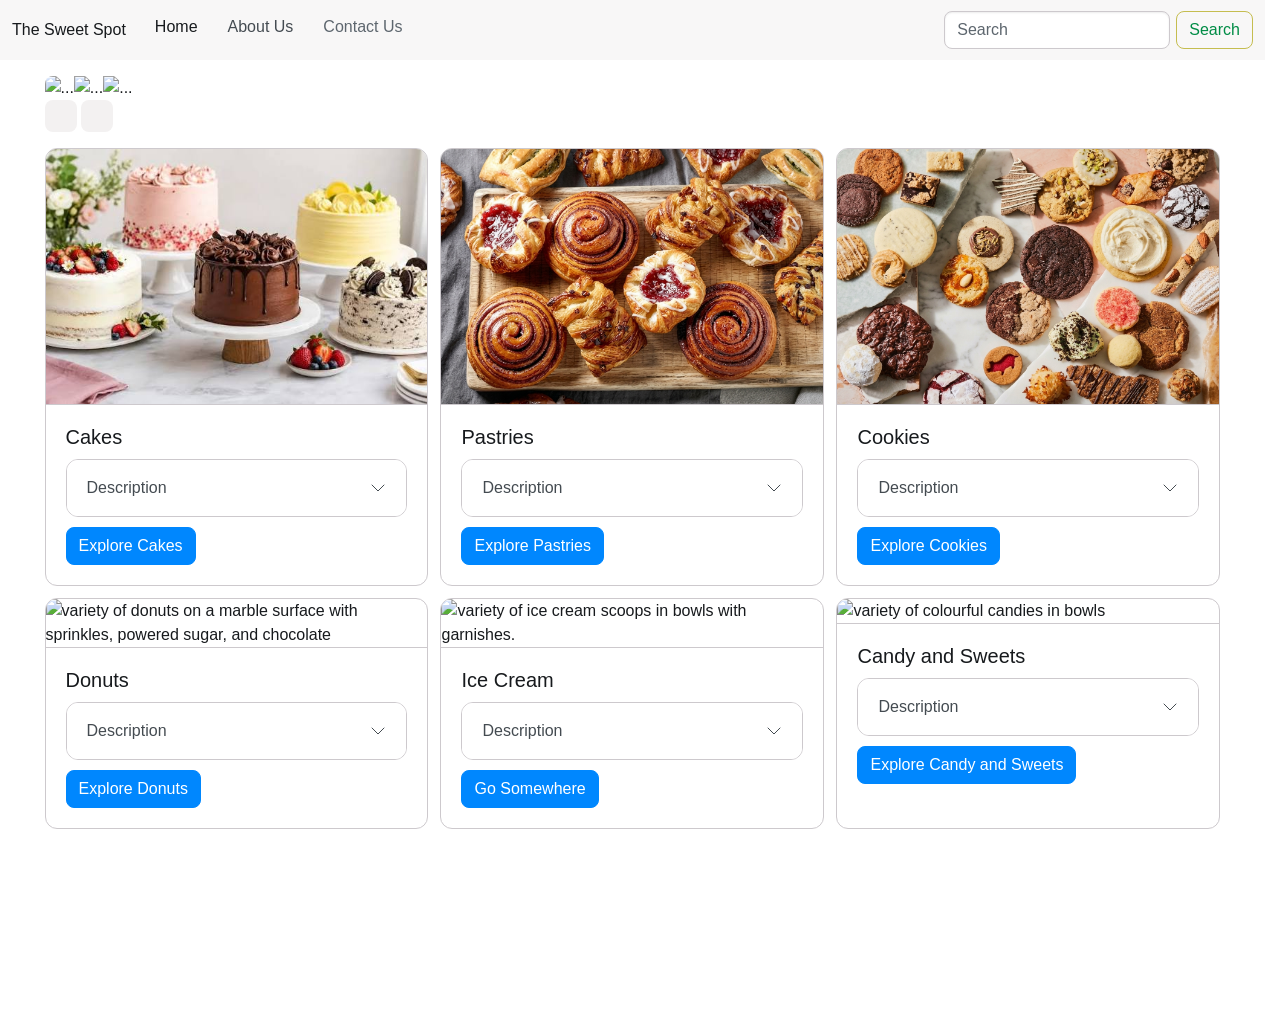
==== index.html @ 279c4633 "version-1" ====
<!DOCTYPE html>
<html lang="en">
<head>
    <meta charset="UTF-8">
    <meta name="viewport" content="width=device-width, initial-scale=1.0">
    <title>Document</title>

    <link rel="stylesheet" href="css/bootstrap.min.css">
    <link rel="stylesheet" href="css/style.css">
    <script type="module" src="js/bootstrap.bundle.min.js"></script>

</head>
<body>
    
   <nav class="navbar bg-1 fg-2 md:navbar-expand">
  <div class="container-fluid">
    <a class="navbar-brand" href="#"> The Sweet Spot</a>
    <button class="btn-icon navbar-toggler" type="button" data-bs-toggle="drawer" data-bs-target="#navbarTogglerDemo02" aria-controls="navbarTogglerDemo02" aria-expanded="false" aria-label="Toggle navigation">
      <span class="navbar-toggler-icon" aria-hidden="true"></span>
    </button>
    <dialog class="drawer drawer-end" tabindex="-1" id="navbarTogglerDemo02" aria-labelledby="navbarTogglerDemo02Label">
      <div class="drawer-header">
        <h5 class="drawer-title" id="navbarTogglerDemo02Label">Menu</h5>
        <button type="button" class="btn-close" data-bs-dismiss="drawer" aria-label="Close"></button>
      </div>
      <div class="drawer-body">
        <ul class="navbar-nav me-auto mb-2">
          <li class="nav-item"><a class="nav-link active" aria-current="page" href="#">Home</a></li>
          <li class="nav-item"><a class="nav-link" href="About.html">About Us</a></li>
          <li class="nav-item"><a class="nav-link disabled" aria-disabled="true" href="Contact.html">Contact Us</a></li>
        </ul>
        <form class="d-flex" role="search">
          <input class="form-control me-2" type="search" placeholder="Search" aria-label="Search"/>
          <button class="btn-outline theme-success" type="submit">Search</button>
        </form>
      </div>
    </dialog>
  </div>
</nav>


<div class="container mt-5">
    <div id="heroCarousel" class="...">
  <div class="carousel-inner rounded-5">
    <div class="carousel-item active">
      <img src="..." class="d-block w-100" alt="...">
    </div>
    <div class="carousel-item">
      <img src="..." class="d-block w-100" alt="...">
    </div>
    <div class="carousel-item">
      <img src="..." class="d-block w-100" alt="...">
    </div>
  </div>
  <div class="carousel-overlay-controls">
    <div>
      <button class="btn-icon btn-sm btn-subtle theme-secondary" type="button" data-bs-target="#heroCarousel" data-bs-slide="prev">
        <span class="carousel-icon-prev" aria-hidden="true"></span>
        <span class="visually-hidden">Previous</span>
      </button>
      <button class="btn-icon btn-sm btn-subtle theme-secondary" type="button" data-bs-target="#heroCarousel" data-bs-slide="next">
        <span class="carousel-icon-next" aria-hidden="true"></span>
        <span class="visually-hidden">Next</span>
      </button>
    </div>
    <div class="carousel-indicators">
      <button type="button" data-bs-target="#heroCarousel" data-bs-slide-to="0" class="active" aria-current="true" aria-label="Slide 1"></button>
      <button type="button" data-bs-target="#heroCarousel" data-bs-slide-to="1" aria-label="Slide 2"></button>
      <button type="button" data-bs-target="#heroCarousel" data-bs-slide-to="2" aria-label="Slide 3"></button>
    </div>
  </div>
</div>

</div>



<div class="container mt-5">

    <div class="row g-4">   

        <section class="col-12 md:col-6 lg:col-4">
            <div class="card h-100">
        <img src="images/cakes.jpeg" class="card-img-top" alt="variety of cakes on cake stands with different flavours and decorations.">
    
    <div class="card-body">
        <h4 class="card-title">Cakes</h4>

        <div class="accordion">
       
        <details class="accordion-item" name="accordionExample" closed>

        <summary class="accordion-header">
        Description
        <svg class="accordion-icon" xmlns="http://www.w3.org/2000/svg" viewBox="0 0 16 16" fill="none" stroke="currentColor" stroke-linecap="round" stroke-linejoin="round"><path d="m2 5 6 6 6-6"/></svg>
        </summary>
            
        <div class="accordion-body">
            <p class="card-text">From classic birthday cakes to beautifully decorated, to custom for any theme. There's a cake for every occasion!</p>    
        </div>

        </details>

        </div>

        <button type="button" class="btn-solid theme-primary" data-bs-toggle="dialog" data-bs-target="#cakeDialog">
        Explore Cakes
         </button>

    <dialog class="dialog" id="cakeDialog">
  
        <div class="dialog-header">
        <h1 class="dialog-title">Life is what you Cake it!  </h1>
        <button type="button" class="btn-close" data-bs-dismiss="dialog" aria-label="Close"></button>
        </div>
 
        <div class="dialog-body">
         <p>Cakes come in endless flavours, styles, and designs. Whether you love rich chocolate, light vanilla, or fruity fillings, there's always something to celebrate! "Dig In!" for more information! </p>
         </div>
  
         <div class="dialog-footer">
         <button type="button" class="btn-solid theme-primary">Dig In!</button>
        </div>
    </dialog>

    </div>

            </div>

        </section>




         <section class="col-12 md:col-6 lg:col-4">
             <div class="card h-100">
        <img src="images/pastry.jpeg" class="card-img-top" alt="variety of pastries on a wooden board including cinnamon rolls, and turnovers with icing and fruit filling.">
    
    <div class="card-body">
        <h4 class="card-title">Pastries</h4>

        <div class="accordion">
       
        <details class="accordion-item" name="accordionExample" closed>

        <summary class="accordion-header">
        Description
        <svg class="accordion-icon" xmlns="http://www.w3.org/2000/svg" viewBox="0 0 16 16" fill="none" stroke="currentColor" stroke-linecap="round" stroke-linejoin="round"><path d="m2 5 6 6 6-6"/></svg>
        </summary>
            
        <div class="accordion-body">
            <p class="card-text">Discover flaky, buttery, and delicious pastries, from croissants and cinnamon rolls to tarts and turnovers.</p>    
        </div>

        </details>

        </div>

        <button type="button" class="btn-solid theme-primary" data-bs-toggle="dialog" data-bs-target="#pastryDialog">
        Explore Pastries
         </button>

    <dialog class="dialog" id="pastryDialog">
  
        <div class="dialog-header">
        <h1 class="dialog-title">Flaky but Make It Tasty!</h1>
        <button type="button" class="btn-close" data-bs-dismiss="dialog" aria-label="Close"></button>
        </div>
 
        <div class="dialog-body">
         <p>Pastries are all about delicious layers and textures. Enjoy a flaky croissant with your morning coffee or treat yourself to a warm, gooey cinnamon roll. "Get Flaky!" for more information. </p>
         </div>
  
         <div class="dialog-footer">
         <button type="button" class="btn-solid theme-primary">Get Flaky!</button>
        </div>
    </dialog>

    </div>

             </div>

        </section>



         <section class="col-12 md:col-6 lg:col-4">
             <div class="card h-100">
        <img src="images/cookies.jpeg" class="card-img-top" alt="variety of cookies with various shapes, sizes and flavours. Some soft, with icing or with toppings.">
    
    <div class="card-body">
        <h4 class="card-title">Cookies</h4>

        <div class="accordion">
       
        <details class="accordion-item" name="accordionExample" closed>

        <summary class="accordion-header">
        Description
        <svg class="accordion-icon" xmlns="http://www.w3.org/2000/svg" viewBox="0 0 16 16" fill="none" stroke="currentColor" stroke-linecap="round" stroke-linejoin="round"><path d="m2 5 6 6 6-6"/></svg>
        </summary>
            
        <div class="accordion-body">
            <p class="card-text">Whether soft and chewy or crisp and crunchy, cookies are a timeless treat with endless flavour combinations.</p>    
        </div>

        </details>

        </div>

        <button type="button" class="btn-solid theme-primary" data-bs-toggle="dialog" data-bs-target="#cookieDialog">
        Explore Cookies
         </button>

    <dialog class="dialog" id="cookieDialog">
  
        <div class="dialog-header">
        <h1 class="dialog-title">Cookie Monster Approved!</h1>
        <button type="button" class="btn-close" data-bs-dismiss="dialog" aria-label="Close"></button>
        </div>
 
        <div class="dialog-body">
         <p>From classic chocolate chip to colourful sugar cookies, they are all perfect for sharing, gifting, or keeping all to yourself. Enjoy with a warm cup or coffee, or a nice cold glass of milk. "Get Cookie-ing!" for more information! </p>
         </div>
  
         <div class="dialog-footer">
         <button type="button" class="btn-solid theme-primary">Get Cookie-ing!</button>
        </div>
    </dialog>

    </div>

        </div>

        </section>




         <section class="col-12 md:col-6 lg:col-4">
             <div class="card h-100">
        <img src="images/w1.jpg" class="card-img-top" alt="variety of donuts on a marble surface with sprinkles, powered sugar, and chocolate">
    
    <div class="card-body">
        <h4 class="card-title">Donuts</h4>

        <div class="accordion">
       
        <details class="accordion-item" name="accordionExample" closed>

        <summary class="accordion-header">
        Description
        <svg class="accordion-icon" xmlns="http://www.w3.org/2000/svg" viewBox="0 0 16 16" fill="none" stroke="currentColor" stroke-linecap="round" stroke-linejoin="round"><path d="m2 5 6 6 6-6"/></svg>
        </summary>
            
        <div class="accordion-body">
            <p class="card-text">Glazed, filled, sprinkled, or frosted — donuts bring a little sweetness and fun to every bite!</p>    
        </div>

        </details>

        </div>

        <button type="button" class="btn-solid theme-primary" data-bs-toggle="dialog" data-bs-target="#donutDialog">
        Explore Donuts
         </button>

    <dialog class="dialog" id="donutDialog">
  
        <div class="dialog-header">
        <h1 class="dialog-title">Donut Worry, Be Happy</h1>
        <button type="button" class="btn-close" data-bs-dismiss="dialog" aria-label="Close"></button>
        </div>
 
        <div class="dialog-body">
         <p>Donuts come in all shapes, sizes, and flavours. Whether you prefer a simple glazed donut or one topped with colourful sprinkles, there's a flavour for everyone. "Donut Stop Here!" and learn more!</p>
         </div>
  
         <div class="dialog-footer">
         <button type="button" class="btn-solid theme-primary">Donut Stop Here!</button>
        </div>
    </dialog>

    </div>

            </div>

        </section>




         <section class="col-12 md:col-6 lg:col-4">
            <div class="card h-100">
        <img src="images/w1.jpg" class="card-img-top" alt="variety of ice cream scoops in bowls with garnishes.">
    
    <div class="card-body">
        <h4 class="card-title">Ice Cream</h4>

        <div class="accordion">
       
        <details class="accordion-item" name="accordionExample" closed>

        <summary class="accordion-header">
        Description
        <svg class="accordion-icon" xmlns="http://www.w3.org/2000/svg" viewBox="0 0 16 16" fill="none" stroke="currentColor" stroke-linecap="round" stroke-linejoin="round"><path d="m2 5 6 6 6-6"/></svg>
        </summary>
            
        <div class="accordion-body">
            <p class="card-text">Cool down with creamy classics, fruity scoops, and exciting flavours that make every day feel like summer!</p>    
        </div>

        </details>

        </div>

        <button type="button" class="btn-solid theme-primary" data-bs-toggle="dialog" data-bs-target="#icecreamDialog">
        Go Somewhere
         </button>

    <dialog class="dialog" id="icecreamDialog">
  
        <div class="dialog-header">
        <h1 class="dialog-title">Scoop There It Is!</h1>
        <button type="button" class="btn-close" data-bs-dismiss="dialog" aria-label="Close"></button>
        </div>
 
        <div class="dialog-body">
         <p>From classic chocolate and vanilla to fun and unique flavour combinations, ice cream is the perfect frozen treat for any season. Pair it with your favourite toppings or even another dessert for the ultimate treat. "Scoop it Up!" for more information! </p>
         </div>
  
         <div class="dialog-footer">
         <button type="button" class="btn-solid theme-primary">	Scoop It Up!</button>
        </div>
    </dialog>

    </div>

        </div>

        </section>




         <section class="col-12 md:col-6 lg:col-4">
             <div class="card h-100">
        <img src="images/w1.jpg" class="card-img-top" alt="variety of colourful candies in bowls">
    
    <div class="card-body">
        <h4 class="card-title">Candy and Sweets</h4>

        <div class="accordion">
       
        <details class="accordion-item" name="accordionExample" closed>

        <summary class="accordion-header">
        Description
        <svg class="accordion-icon" xmlns="http://www.w3.org/2000/svg" viewBox="0 0 16 16" fill="none" stroke="currentColor" stroke-linecap="round" stroke-linejoin="round"><path d="m2 5 6 6 6-6"/></svg>
        </summary>
            
        <div class="accordion-body">
            <p class="card-text">Explore a colourful world of sweet treats, from gummy candies and chocolates to lollipops and other favourites!</p>    
        </div>

        </details>

        </div>

        <button type="button" class="btn-solid theme-primary" data-bs-toggle="dialog" data-bs-target="#candyDialog">
        Explore Candy and Sweets
         </button>

    <dialog class="dialog" id="candyDialog">
  
        <div class="dialog-header">
        <h1 class="dialog-title">A little something sweet</h1>
        <button type="button" class="btn-close" data-bs-dismiss="dialog" aria-label="Close"></button>
        </div>
 
        <div class="dialog-body">
         <p>Small treats can bring the biggest smiles. Discover a variety of candies and sweets, perfect for satisfying your sweet tooth or sharing with friends! "Make it Sweet! for more information!" </p>
         </div>
  
         <div class="dialog-footer">
         <button type="button" class="btn-solid theme-primary">Make it Sweet!</button>
        </div>
    </dialog>

    </div>

        </div>

        </section>
    


    
    </div>
    

</div>

</body>
</html>
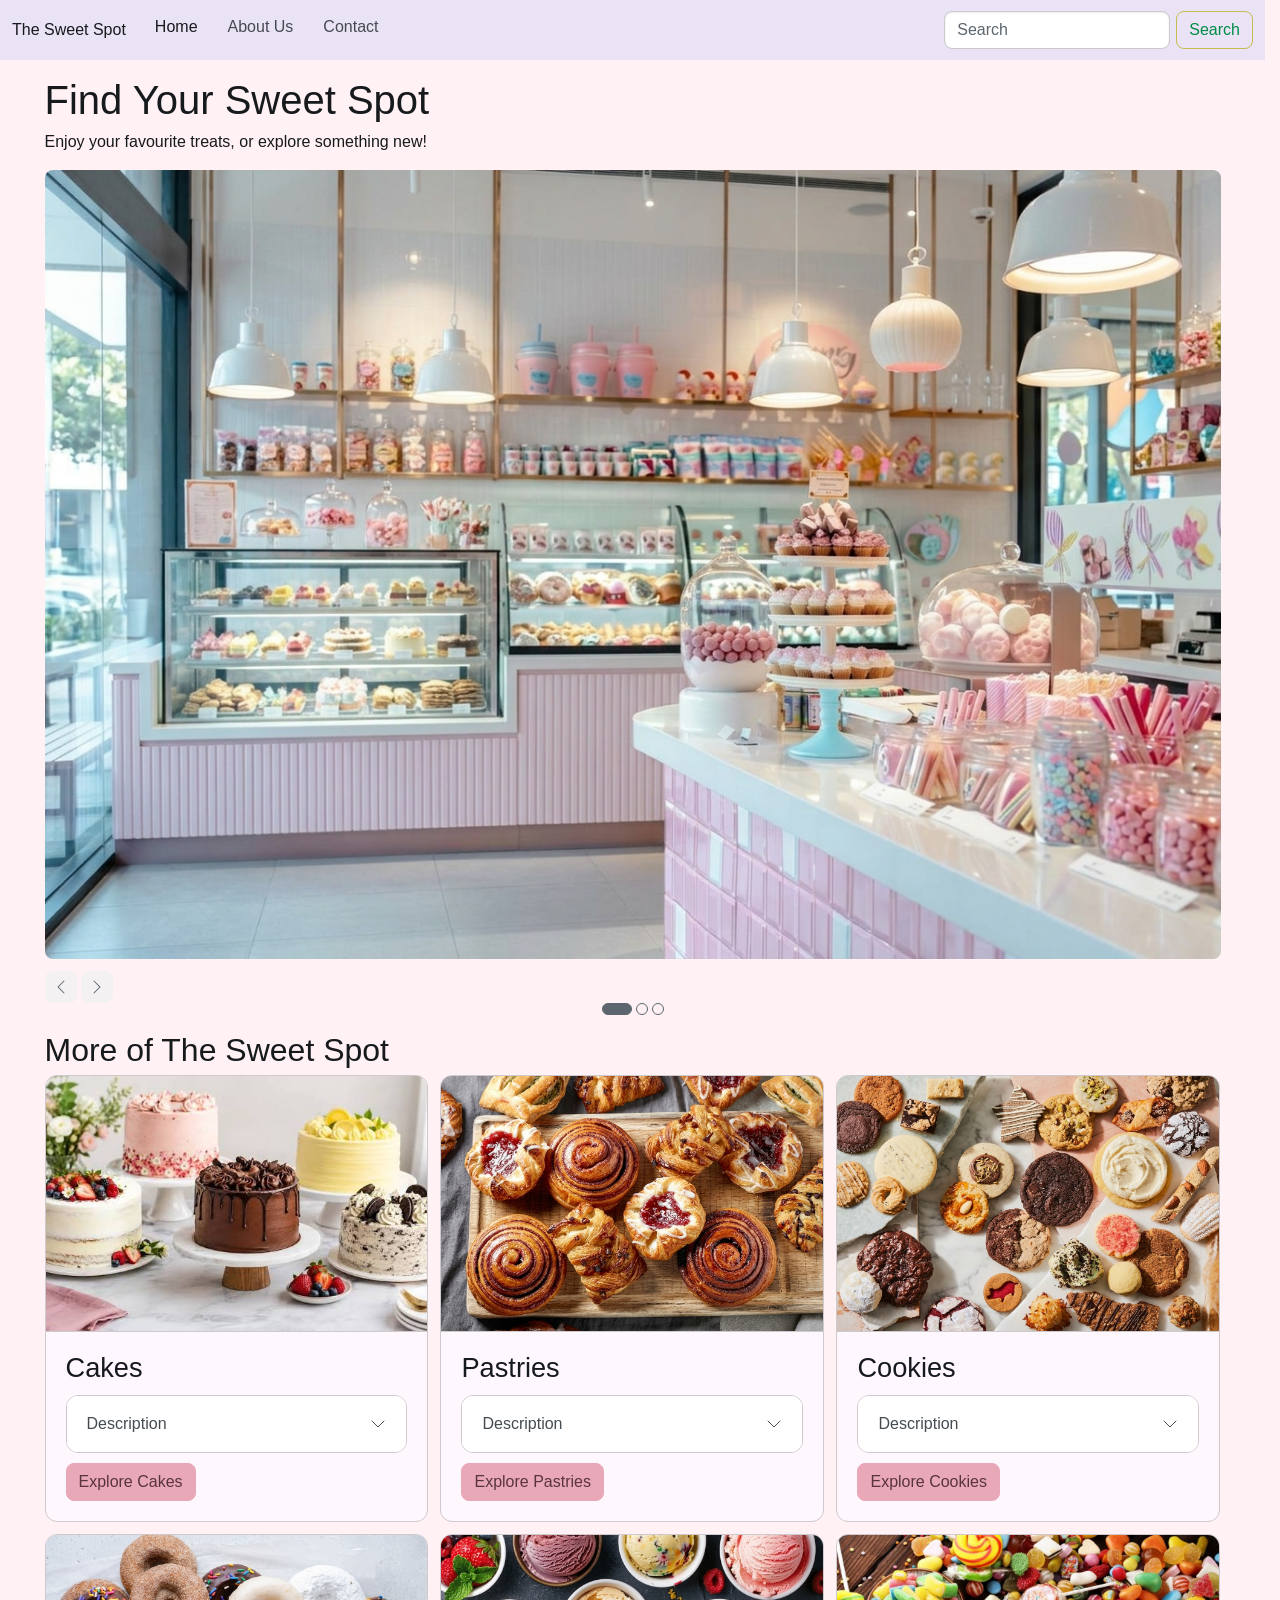
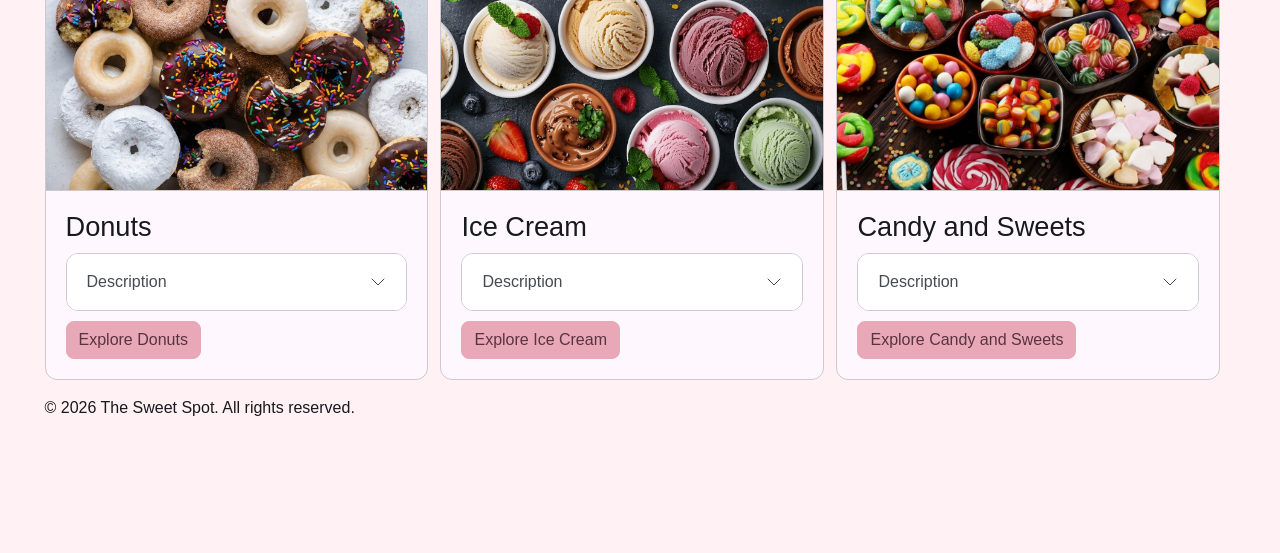
==== commit 01296bd1: "Final-Version" ====
--- a/index.html
+++ b/index.html
@@ -3,7 +3,7 @@
 <head>
     <meta charset="UTF-8">
     <meta name="viewport" content="width=device-width, initial-scale=1.0">
-    <title>Document</title>
+    <title>The Sweet Spot | Home</title>
 
     <link rel="stylesheet" href="css/bootstrap.min.css">
     <link rel="stylesheet" href="css/style.css">
@@ -25,9 +25,9 @@
       </div>
       <div class="drawer-body">
         <ul class="navbar-nav me-auto mb-2">
-          <li class="nav-item"><a class="nav-link active" aria-current="page" href="#">Home</a></li>
-          <li class="nav-item"><a class="nav-link" href="About.html">About Us</a></li>
-          <li class="nav-item"><a class="nav-link disabled" aria-disabled="true" href="Contact.html">Contact Us</a></li>
+          <li class="nav-item"><a class="nav-link active" aria-current="page" href="index.html">Home</a></li>
+          <li class="nav-item"><a class="nav-link" href="#">About Us</a></li>
+          <li class="nav-item"><a class="nav-link" href="contact.html">Contact</a></li>
         </ul>
         <form class="d-flex" role="search">
           <input class="form-control me-2" type="search" placeholder="Search" aria-label="Search"/>
@@ -39,17 +39,23 @@
 </nav>
 
 
+<main>
+
 <div class="container mt-5">
-    <div id="heroCarousel" class="...">
+
+    <h1>Find Your Sweet Spot</h1>
+    <p>Enjoy your favourite treats, or explore something new!</p>
+
+    <div id="heroCarousel" class="carousel slide">
   <div class="carousel-inner rounded-5">
     <div class="carousel-item active">
-      <img src="..." class="d-block w-100" alt="...">
+      <img src="images/C1.jpeg" class="d-block w-100" alt="aesthetic image of various cakes, candies and sweets on display in a pastel shop.">
     </div>
     <div class="carousel-item">
-      <img src="..." class="d-block w-100" alt="...">
+      <img src="images/C2.jpeg" class="d-block w-100" alt="pastel ice cream shop with various colourful flavours in cups on display.">
     </div>
     <div class="carousel-item">
-      <img src="..." class="d-block w-100" alt="...">
+      <img src="images/C3.jpeg" class="d-block w-100" alt="light display of various pastries in glass display in warm setting.">
     </div>
   </div>
   <div class="carousel-overlay-controls">
@@ -77,6 +83,8 @@
 
 <div class="container mt-5">
 
+    <h2>More of The Sweet Spot</h2>
+
     <div class="row g-4">   
 
         <section class="col-12 md:col-6 lg:col-4">
@@ -84,19 +92,19 @@
         <img src="images/cakes.jpeg" class="card-img-top" alt="variety of cakes on cake stands with different flavours and decorations.">
     
     <div class="card-body">
-        <h4 class="card-title">Cakes</h4>
-
-        <div class="accordion">
-       
-        <details class="accordion-item" name="accordionExample" closed>
-
-        <summary class="accordion-header">
-        Description
-        <svg class="accordion-icon" xmlns="http://www.w3.org/2000/svg" viewBox="0 0 16 16" fill="none" stroke="currentColor" stroke-linecap="round" stroke-linejoin="round"><path d="m2 5 6 6 6-6"/></svg>
-        </summary>
-            
-        <div class="accordion-body">
-            <p class="card-text">From classic birthday cakes to beautifully decorated, to custom for any theme. There's a cake for every occasion!</p>    
+        <h3 class="card-title">Cakes</h3>
+
+        <div class="accordion">
+       
+        <details class="accordion-item" name="accordionExample" closed>
+
+        <summary class="accordion-header">
+        Description
+        <svg class="accordion-icon" xmlns="http://www.w3.org/2000/svg" viewBox="0 0 16 16" fill="none" stroke="currentColor" stroke-linecap="round" stroke-linejoin="round"><path d="m2 5 6 6 6-6"/></svg>
+        </summary>
+            
+        <div class="accordion-body">
+            <p class="card-text">From classic birthday cakes to beautifully decorated to custom for any theme. There's a cake for every occasion!</p>    
         </div>
 
         </details>
@@ -110,7 +118,7 @@
     <dialog class="dialog" id="cakeDialog">
   
         <div class="dialog-header">
-        <h1 class="dialog-title">Life is what you Cake it!  </h1>
+        <h4 class="dialog-title">Life is what you Cake it!  </h4>
         <button type="button" class="btn-close" data-bs-dismiss="dialog" aria-label="Close"></button>
         </div>
  
@@ -137,7 +145,7 @@
         <img src="images/pastry.jpeg" class="card-img-top" alt="variety of pastries on a wooden board including cinnamon rolls, and turnovers with icing and fruit filling.">
     
     <div class="card-body">
-        <h4 class="card-title">Pastries</h4>
+        <h3 class="card-title">Pastries</h3>
 
         <div class="accordion">
        
@@ -163,7 +171,7 @@
     <dialog class="dialog" id="pastryDialog">
   
         <div class="dialog-header">
-        <h1 class="dialog-title">Flaky but Make It Tasty!</h1>
+        <h4 class="dialog-title">Flaky but Make It Tasty!</h4>
         <button type="button" class="btn-close" data-bs-dismiss="dialog" aria-label="Close"></button>
         </div>
  
@@ -189,7 +197,7 @@
         <img src="images/cookies.jpeg" class="card-img-top" alt="variety of cookies with various shapes, sizes and flavours. Some soft, with icing or with toppings.">
     
     <div class="card-body">
-        <h4 class="card-title">Cookies</h4>
+        <h3 class="card-title">Cookies</h3>
 
         <div class="accordion">
        
@@ -215,12 +223,12 @@
     <dialog class="dialog" id="cookieDialog">
   
         <div class="dialog-header">
-        <h1 class="dialog-title">Cookie Monster Approved!</h1>
-        <button type="button" class="btn-close" data-bs-dismiss="dialog" aria-label="Close"></button>
-        </div>
- 
-        <div class="dialog-body">
-         <p>From classic chocolate chip to colourful sugar cookies, they are all perfect for sharing, gifting, or keeping all to yourself. Enjoy with a warm cup or coffee, or a nice cold glass of milk. "Get Cookie-ing!" for more information! </p>
+        <h4 class="dialog-title">Cookie Monster Approved!</h4>
+        <button type="button" class="btn-close" data-bs-dismiss="dialog" aria-label="Close"></button>
+        </div>
+ 
+        <div class="dialog-body">
+         <p>From classic chocolate chip to colourful sugar cookies, they are all perfect for sharing, gifting, or keeping all to yourself. Enjoy with a warm cup of coffee, or a nice cold glass of milk. "Get Cookie-ing!" for more information! </p>
          </div>
   
          <div class="dialog-footer">
@@ -239,10 +247,10 @@
 
          <section class="col-12 md:col-6 lg:col-4">
              <div class="card h-100">
-        <img src="images/w1.jpg" class="card-img-top" alt="variety of donuts on a marble surface with sprinkles, powered sugar, and chocolate">
-    
-    <div class="card-body">
-        <h4 class="card-title">Donuts</h4>
+        <img src="images/donuts.jpeg" class="card-img-top" alt="variety of donuts on a marble surface with sprinkles, powdered sugar, and chocolate">
+    
+    <div class="card-body">
+        <h3 class="card-title">Donuts</h3>
 
         <div class="accordion">
        
@@ -268,7 +276,7 @@
     <dialog class="dialog" id="donutDialog">
   
         <div class="dialog-header">
-        <h1 class="dialog-title">Donut Worry, Be Happy</h1>
+        <h4 class="dialog-title">Donut Worry, Be Happy</h4>
         <button type="button" class="btn-close" data-bs-dismiss="dialog" aria-label="Close"></button>
         </div>
  
@@ -292,10 +300,10 @@
 
          <section class="col-12 md:col-6 lg:col-4">
             <div class="card h-100">
-        <img src="images/w1.jpg" class="card-img-top" alt="variety of ice cream scoops in bowls with garnishes.">
-    
-    <div class="card-body">
-        <h4 class="card-title">Ice Cream</h4>
+        <img src="images/icecream.jpeg" class="card-img-top" alt="variety of ice cream scoops in bowls with garnishes.">
+    
+    <div class="card-body">
+        <h3 class="card-title">Ice Cream</h3>
 
         <div class="accordion">
        
@@ -315,13 +323,13 @@
         </div>
 
         <button type="button" class="btn-solid theme-primary" data-bs-toggle="dialog" data-bs-target="#icecreamDialog">
-        Go Somewhere
+        Explore Ice Cream
          </button>
 
     <dialog class="dialog" id="icecreamDialog">
   
         <div class="dialog-header">
-        <h1 class="dialog-title">Scoop There It Is!</h1>
+        <h4 class="dialog-title">Scoop There It Is!</h4>
         <button type="button" class="btn-close" data-bs-dismiss="dialog" aria-label="Close"></button>
         </div>
  
@@ -345,10 +353,10 @@
 
          <section class="col-12 md:col-6 lg:col-4">
              <div class="card h-100">
-        <img src="images/w1.jpg" class="card-img-top" alt="variety of colourful candies in bowls">
-    
-    <div class="card-body">
-        <h4 class="card-title">Candy and Sweets</h4>
+        <img src="images/candy.jpeg" class="card-img-top" alt="variety of colourful candies in bowls">
+    
+    <div class="card-body">
+        <h3 class="card-title">Candy and Sweets</h3>
 
         <div class="accordion">
        
@@ -374,12 +382,12 @@
     <dialog class="dialog" id="candyDialog">
   
         <div class="dialog-header">
-        <h1 class="dialog-title">A little something sweet</h1>
-        <button type="button" class="btn-close" data-bs-dismiss="dialog" aria-label="Close"></button>
-        </div>
- 
-        <div class="dialog-body">
-         <p>Small treats can bring the biggest smiles. Discover a variety of candies and sweets, perfect for satisfying your sweet tooth or sharing with friends! "Make it Sweet! for more information!" </p>
+        <h4 class="dialog-title">A little something sweet</h4>
+        <button type="button" class="btn-close" data-bs-dismiss="dialog" aria-label="Close"></button>
+        </div>
+ 
+        <div class="dialog-body">
+         <p>Small treats can bring the biggest smiles. Discover a variety of candies and sweets, perfect for satisfying your sweet tooth or sharing with friends! "Make it Sweet!" for more information! </p>
          </div>
   
          <div class="dialog-footer">
@@ -400,6 +408,13 @@
     
 
 </div>
+
+</main>
+
+
+<footer class="container mt-5">
+    <p>© 2026 The Sweet Spot. All rights reserved.</p>
+</footer>
 
 </body>
 </html>
--- a/css/style.css
+++ b/css/style.css
@@ -0,0 +1,26 @@
+:root {
+    --bs-primary-bg: #E8A8B8;
+    --bs-primary-fg: #9A5366;
+    --bs-primary-fg-emphasis: #75404F;
+    --bs-primary-border: #EBC1CC;
+    --bs-primary-focus-ring: #D98FA0;
+    --bs-primary-contrast: #59343F;
+}
+
+.btn-solid.theme-primary {
+    --bs-theme-bg: #E8A8B8;
+    --bs-theme-border: #E8A8B8;
+    --bs-theme-contrast: #59343F;
+}
+
+body{
+    background-color: #FFF1F4;
+}
+
+.navbar {
+    background-color: #EAE3F5;
+}
+
+.card {
+    background-color: #FFF7FE;
+}
